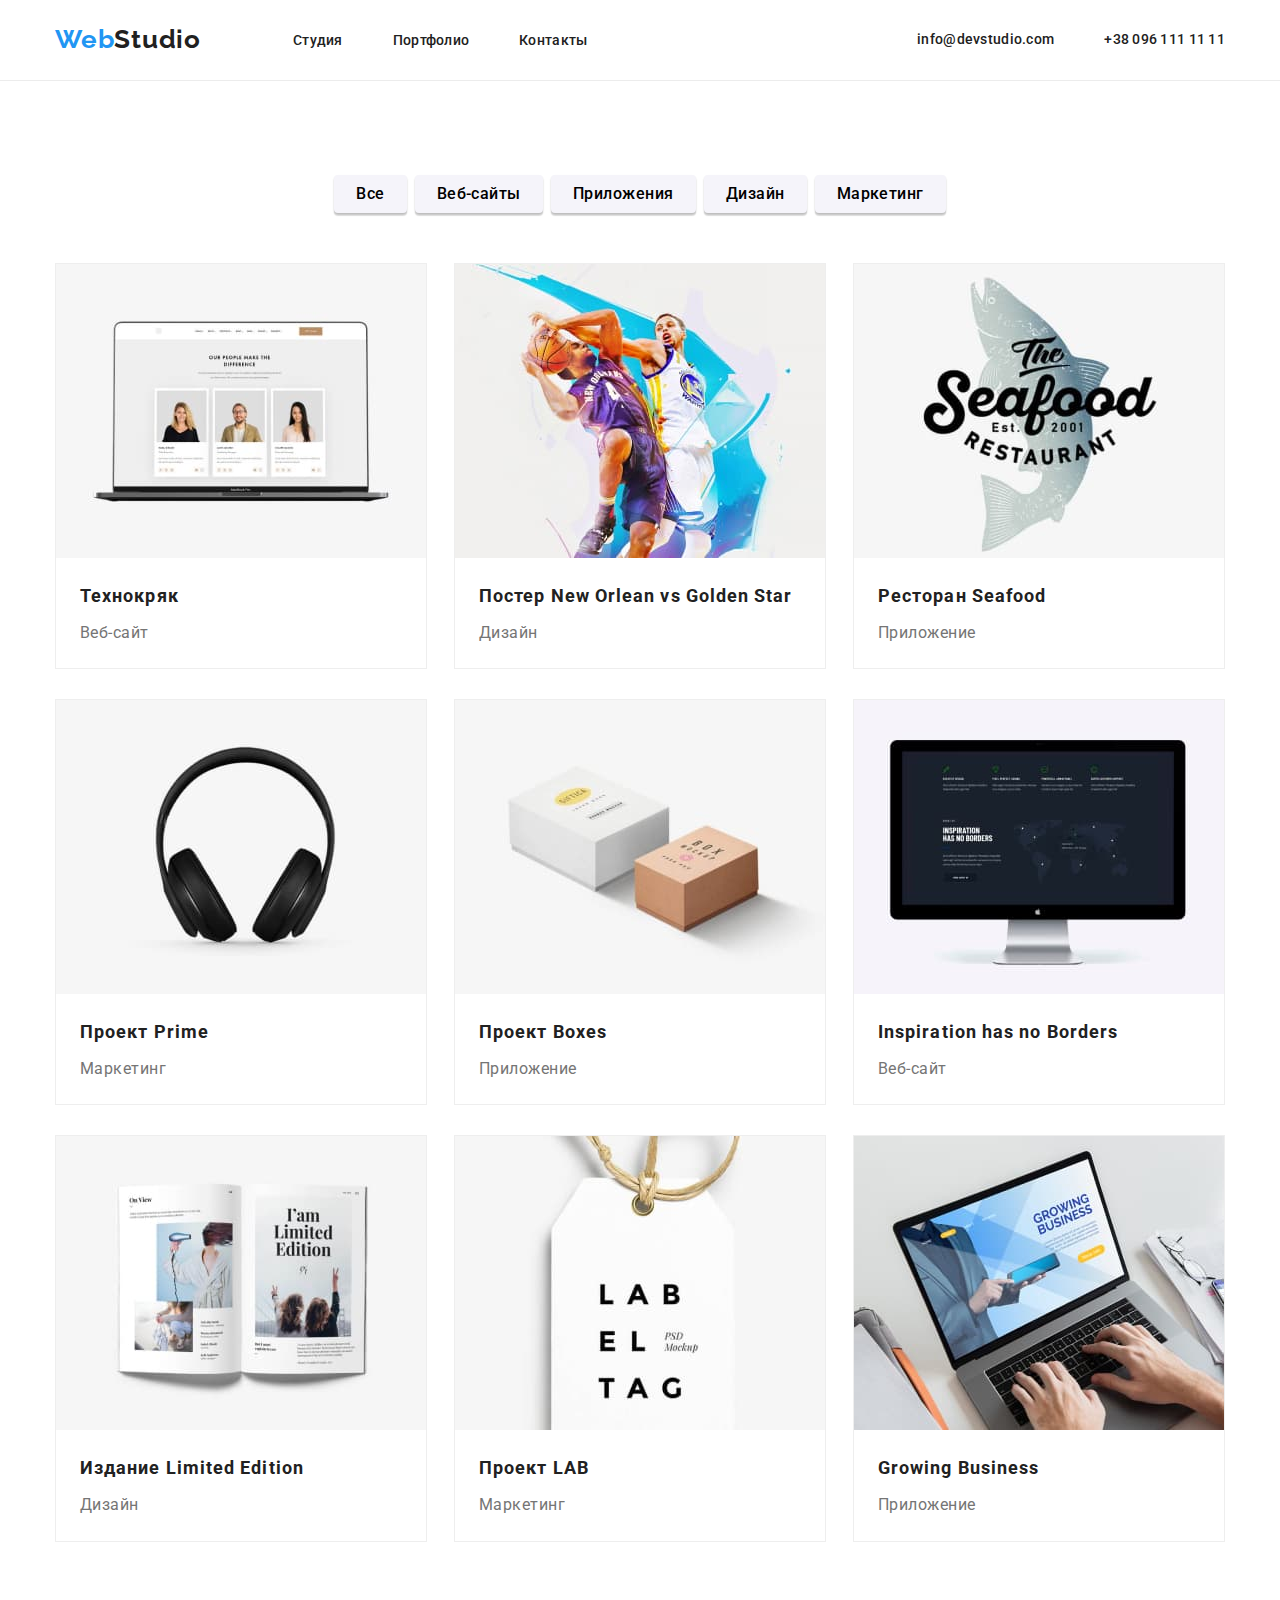
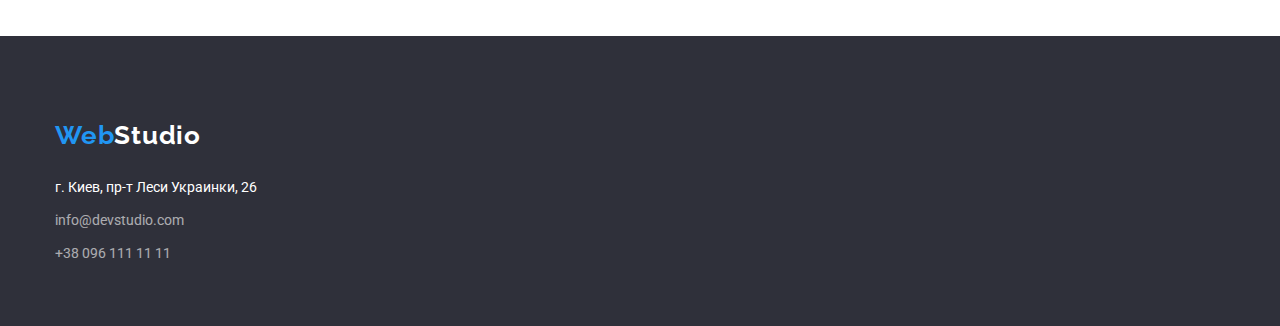
==== portfolio.html @ 459476e0 "001" ====
<!DOCTYPE html>
<html lang="ru">

<head>
    <meta charset="UTF-8">
    <meta http-equiv="X-UA-Compatible" content="IE=edge">
    <meta name="viewport" content="width=device-width, initial-scale=1.0">
    <link rel="preconnect" href="https://fonts.googleapis.com">
    <link rel="preconnect" href="https://fonts.gstatic.com" crossorigin>
    <link
        href="https://fonts.googleapis.com/css2?family=Raleway:wght@700&family=Roboto:wght@400;500;700;900&display=swap"
        rel="stylesheet">
    <link rel="stylesheet" href="https://cdnjs.cloudflare.com/ajax/libs/modern-normalize/1.1.0/modern-normalize.css"
        integrity="sha512-Y0MM+V6ymRKN2zStTqzQ227DWhhp4Mzdo6gnlRnuaNCbc+YN/ZH0sBCLTM4M0oSy9c9VKiCvd4Jk44aCLrNS5Q=="
        crossorigin="anonymous" referrerpolicy="no-referrer" />
    <link rel="stylesheet" href="./css/styles.css">
    <title>Document</title>
</head>



<body>
    <!--Хедер-->

    <header class="header">

        <div class="container main-nav">
            <nav class="navigation">
                <a class="logo" href="./index.html">
                    <span class="web">Web</span><span class="studio-black">Studio</span></a>
                <ul class="nav-links">
                    <li class="item"><a href="./index.html" class="link">Студия</a></li>
                    <li class="item"><a href="./portfolio.html" class="link">Портфолио</a></li>
                    <li class="item"><a href="" class="link">Контакты</a></li>
                </ul>
            </nav>

            <ul class="header-contacts">
                <li class="item"><a href="mailto:info@devstudio.com" class="link">info@devstudio.com</a>
                </li>
                <li class="item"><a href="tel:+380961111111" class="link">+38 096 111 11 11
                    </a></li>
            </ul>
        </div>

    </header>
    <!--Средняя часть документа-->

    <main>
        <section class="section portfolio">
            <div class="container">
                <ul class="selector-list">
                    <li class="item"> <button type="button" class="button">Все</button> </li>
                    <li class="item"> <button type="button" class="button">Веб-сайты</button> </li>
                    <li class="item"> <button type="button" class="button">Приложения</button> </li>
                    <li class="item"> <button type="button" class="button">Дизайн</button> </li>
                    <li class="item"> <button type="button" class="button">Маркетинг</button> </li>
                </ul>


                <ul class="work-sectors">

                    <li class="item"> <a class="link" href=""> <img class="image" src="./images/portfolio/img.jpg"
                                alt="Технокряк">
                            <div class="padding-20">
                                <h3 class="title">Технокряк</h3>
                                <p class="text">Веб-сайт</p>
                            </div>
                        </a> </li>
                    <li class="item"> <a class="link" href=""> <img class="image" src="./images/portfolio/img-1.jpg"
                                alt="Постер">
                            <div class="padding-20">
                                <h3 class="title">Постер New Orlean vs Golden Star</h3>
                                <p class="text">Дизайн</p>
                            </div>
                        </a> </li>
                    <li class="item"> <a class="link" href=""> <img class="image" src="./images/portfolio/img-2.jpg"
                                alt="Приложение ресторана">
                            <div class="padding-20">
                                <h3 class="title">Ресторан Seafood</h3>
                                <p class="text">Приложение</p>
                            </div>
                        </a> </li>
                    <li class="item"> <a class="link" href=""> <img class="image" src="./images/portfolio/img-3.jpg"
                                alt="Маркетинговый проект">
                            <div class="padding-20">
                                <h3 class="title">Проект Prime</h3>
                                <p class="text">Маркетинг</p>
                            </div>
                        </a> </li>
                    <li class="item"> <a class="link" href=""> <img class="image" src="./images/portfolio/img-4.jpg"
                                alt="Приложение Боксес">
                            <div class="padding-20">
                                <h3 class="title">Проект Boxes</h3>
                                <p class="text">Приложение</p>
                            </div>
                        </a> </li>
                    <li class="item"> <a class="link" href=""> <img class="image" src="./images/portfolio/img-5.jpg"
                                alt="Вэб сайт Вдохновение">
                            <div class="padding-20">
                                <h3 class="title">Inspiration has no Borders</h3>
                                <p class="text">Веб-сайт</p>
                            </div>
                        </a> </li>
                    <li class="item"> <a class="link" href=""> <img class="image" src="./images/portfolio/img-6.jpg"
                                alt="Дизайн издания">
                            <div class="padding-20">
                                <h3 class="title">Издание Limited Edition</h3>
                                <p class="text">Дизайн</p>
                            </div>
                        </a> </li>
                    <li class="item"> <a class="link" href=""> <img class="image" src="./images/portfolio/img-7.jpg"
                                alt="Маркетинг проект">
                            <div class="padding-20">
                                <h3 class="title">Проект LAB</h3>
                                <p class="text">Маркетинг</p>
                            </div>
                        </a> </li>
                    <li class="item"> <a class="link" href=""> <img class="image" src="./images/portfolio/img-8.jpg"
                                alt="Приложение для роста бизнеса">
                            <div class="padding-20">
                                <h3 class="title">Growing Business</h3>
                                <p class="text">Приложение</p>
                            </div>
                        </a> </li>


                </ul>
            </div>



        </section>







    </main>

    <footer class="footer">

        <div class="container">
            <a class="logo" href="">Web<spam class="studio-white">Studio</spam></a>
            <address>
                <ul class="footer-adress">
                    <li class="item"><a class="link" href="">г. Киев, пр-т Леси Украинки, 26</a></li>
                    <li class="item"><a class="link opacity-60" href="mailto:info@devstudio.com">info@devstudio.com</a>
                    </li>
                    <li class="item"><a class="link opacity-60" href="tel:+380961111111">+38 096 111 11 11</a></li>
                </ul>
            </address>
        </div>
    </footer>
</body>

</html>
---- css/styles.css ----
/* Глобальный класс */

:root {
  --primary-text-color: #212121;
  --secondary-text-color: #757575;
  --accent-text-color: #2196f3;
  --background-color-number-two: #2f303a;
}

body {
  background-color: #ffffff;
  font-family: "Roboto", sans-serif;
  font-size: 14px;
  font-weight: 400;
  color: var(--primary-text-color);
}

button {
  cursor: pointer;
  border: 0;
}

h1,
h2,
h3,
p,
ul {
  margin: 0;
  padding: 0;
}

/* Спочатку приберемо крапки зі списку */

.nav-links,
.header-contacts,
.unique-list,
.images-samples,
.our-team .list,
.footer-adress,
.selector-list,
.work-sectors,
.images-samples .list {
  list-style-type: none;
}

.container {
  width: 1200px;
  margin: 0 auto;
  padding-left: 15px;
  padding-right: 15px;
}
.section {
  padding-top: 94px;
  padding-bottom: 94px;
}

/* Лого, Нав и Хедер */

/* ЛОГО */

.header {
  border-bottom: 1px solid #ececec;
}
.navigation {
  display: flex;
  align-items: center;
}

.logo {
  font-family: "Raleway", sans-serif;
  text-decoration: none;
  color: var(--accent-text-color);
  font-weight: 700;
  font-size: 26px;
  line-height: 1.2;
  letter-spacing: 0.03em;
  padding-top: 24px;
  padding-bottom: 25px;
  /* background-color: lightcoral */
  display: block;
  width: 145px;
}

.web {
  color: var(--accent-text-color);
}

.studio-black {
  color: var(--primary-text-color);
}
.studio-white {
  color: #ffffff;
}

/* .logo:hover,
.logo:focus {
  text-decoration: underline;
} */

/* НАВ */

.main-nav {
  display: flex;
  align-items: center;
  /* background-color: teal; */
}

.nav-links .item {
}

.nav-links {
  display: flex;
  margin-left: 93px;
  /* background-color: cornflowerblue; */
}

.nav-links .item:not(:first-child) {
  margin-left: 50px;
}

.nav-links .link {
  padding-top: 32px;
  padding-bottom: 32px;
  color: var(--primary-text-color);
  font-weight: 500;
  text-decoration: none;
  line-height: 1.17;
  letter-spacing: 0.02em;
  display: block;
}

.nav-links .link:hover,
.nav-links .link:focus {
  color: var(--accent-text-color);
}

/* Лінки з хедеру */

.header-contacts {
  display: flex;
  margin-left: auto;
  /* background-color: darkorchid; */
}

.header-contacts .item:not(:first-child) {
  margin-left: 50px;
}

.header-contacts .link {
  color: var(--primary-text-color);
  font-weight: 500;
  text-decoration: none;
  line-height: 1.14;
  letter-spacing: 0.02em;
  padding-top: 32px;
  padding-bottom: 32px;
  display: block;
}

.header-contacts .link:hover,
.header-contacts .link:focus {
  color: var(--accent-text-color);
}

/* БОДІ */

/* Хероу */

.hero {
  background-color: var(--background-color-number-two);
  width: 100%;
  text-align: center;
  padding-top: 200px;
  padding-bottom: 200px;
}

.hero .title {
  color: #ffffff;
  font-weight: 900;
  font-size: 44px;
  line-height: 1.36;
  letter-spacing: 0.06em;
  text-transform: uppercase;
  margin-bottom: 30px;
}

.button-hero {
  background-color: var(--accent-text-color);
  box-shadow: 0px 4px 4px rgba(0, 0, 0, 0.15);
  border-radius: 4px;
  color: #ffffff;
  font-size: 16px;
  font-weight: 700;
  letter-spacing: 0.06em;
  line-height: 1.87;
  padding: 10px 32px;
}

/* Наші переваги */

.unique-list {
  display: flex;
}

.unique-list .item {
  width: calc((100%-90px) / 4);
  margin-right: 30px;
}

.unique-list .item:last-child {
  margin-right: 0;
}

.unique-list .title {
  font-weight: 700;
  line-height: 1.14;
  letter-spacing: 0.03em;
  text-transform: uppercase;
  margin-bottom: 10px;
}

.unique-list .text {
  color: var(--secondary-text-color);
  line-height: 1.71;
  letter-spacing: 0.03em;
}

.images-samples {
  font-weight: 700;
  font-size: 36;
  line-height: 1.17;
  padding-top: 0;
}

.images-samples .title {
  font-size: 36px;
  font-weight: 700;
  line-height: 1.17;
  letter-spacing: 0.03em;
  margin-bottom: 50px;
  text-align: center;
}

.images-samples .list {
  display: flex;
  justify-content: space-between;
}

.images-samples .image {
  width: 100%;
  height: auto;
  display: block;
}

/* Наша команда */

.our-team {
  background-color: #f5f4fa;
}

.section-header-team {
  font-size: 36px;
  font-weight: 700;
  line-height: 1.17;
  letter-spacing: 0.03em;
  margin-bottom: 50px;
  text-align: center;
  /* background-color: #2196f3; */
}

.our-team .list {
  display: flex;
  justify-content: space-between;
}

.our-team .item {
  background-color: #ffffff;
  box-shadow: 0px 1px 3px rgba(0, 0, 0, 0.12), 0px 1px 1px rgba(0, 0, 0, 0.14),
    0px 2px 1px rgba(0, 0, 0, 0.2);
  border-radius: 0px 0px 4px 4px;
}

.our-team .image {
  display: block;
  /* margin-bottom: 30px; */
}

.our-team .header {
  font-size: 16px;
  font-weight: 500;
  line-height: 1.19;
  letter-spacing: 0.03em;
  /* background-color: aqua; */
  margin-bottom: 10px;
  text-align: center;
}

.our-team .text {
  color: var(--secondary-text-color);
  font-size: 16px;
  line-height: 1.19;
  letter-spacing: 0.03em;
  text-align: center;
}

.padding-30 {
  padding-top: 30px;
  padding-bottom: 30px;
}

.footer {
  background-color: var(--background-color-number-two);
  padding-top: 60px;
  padding-bottom: 60px;
}

.logo-footer {
  display: block;
  margin-bottom: 20px;
  padding: 0;
}

.footer-adress .item {
  margin-bottom: 9px;
}

.footer-adress .item:last-child {
  margin-bottom: 0;
}

.footer-adress .link {
  line-height: 1.71;
  color: #ffffff;
  text-decoration: none;
  font-style: normal;
}

.footer-adress .link:hover,
.footer-adress .link:focus {
  color: var(--accent-text-color);
}

.opacity-60 {
  opacity: 0.6;
}

/* ПОРТФОЛІО */

/* Селектор */

.portfolio {
  /* background-color: #2196f3; */
}

.selector-list {
  display: flex;
  justify-content: center;
  margin-bottom: 50px;
  /* background-color: aquamarine; */
}

.selector-list .item {
  margin-right: 8px;
}

.selector-list .item:last-child {
  margin-right: 0;
}

.selector-list .button {
  font-size: 16px;
  font-weight: 500;
  letter-spacing: 0.03em;
  line-height: 1.62;
  padding: 6px 22px;

  background-color: #f5f4fa;
  box-shadow: 0px 3px 1px rgba(0, 0, 0, 0.1), 0px 1px 2px rgba(0, 0, 0, 0.08),
    0px 2px 2px rgba(0, 0, 0, 0.12);
  border-radius: 4px;
}

.selector-list .button:hover,
.selector-list .button:focus {
  color: #ffffff;
  background-color: var(--accent-text-color);
}

.work-sectors {
  display: flex;
  justify-content: space-between;
  flex-wrap: wrap;
  /* background-color: tomato; */
}

.work-sectors .item {
  margin-bottom: 30px;
  border: 1px solid #eeeeee;
  /* background-color: #2196f3; */
}

.work-sectors .item:nth-child(n + 7) {
  margin-bottom: 0;
}

.work-sectors .link {
  text-decoration: none;
  display: block;
}
.work-sectors .image {
  width: 100%;
  height: auto;
  display: block;
  /* background-color: aqua; */
}

.work-sectors .title {
  color: var(--primary-text-color);
  font-weight: 700;
  font-size: 18px;
  line-height: 2;
  letter-spacing: 0.06em;
  /* background-color: brown; */
  margin-bottom: 4px;
  margin-left: 24px;
}

.work-sectors .text {
  color: var(--secondary-text-color);
  font-size: 16px;
  line-height: 1.88;
  letter-spacing: 0.03em;
  margin-left: 24px;
}

.padding-20 {
  padding-top: 20px;
  padding-bottom: 20px;
}
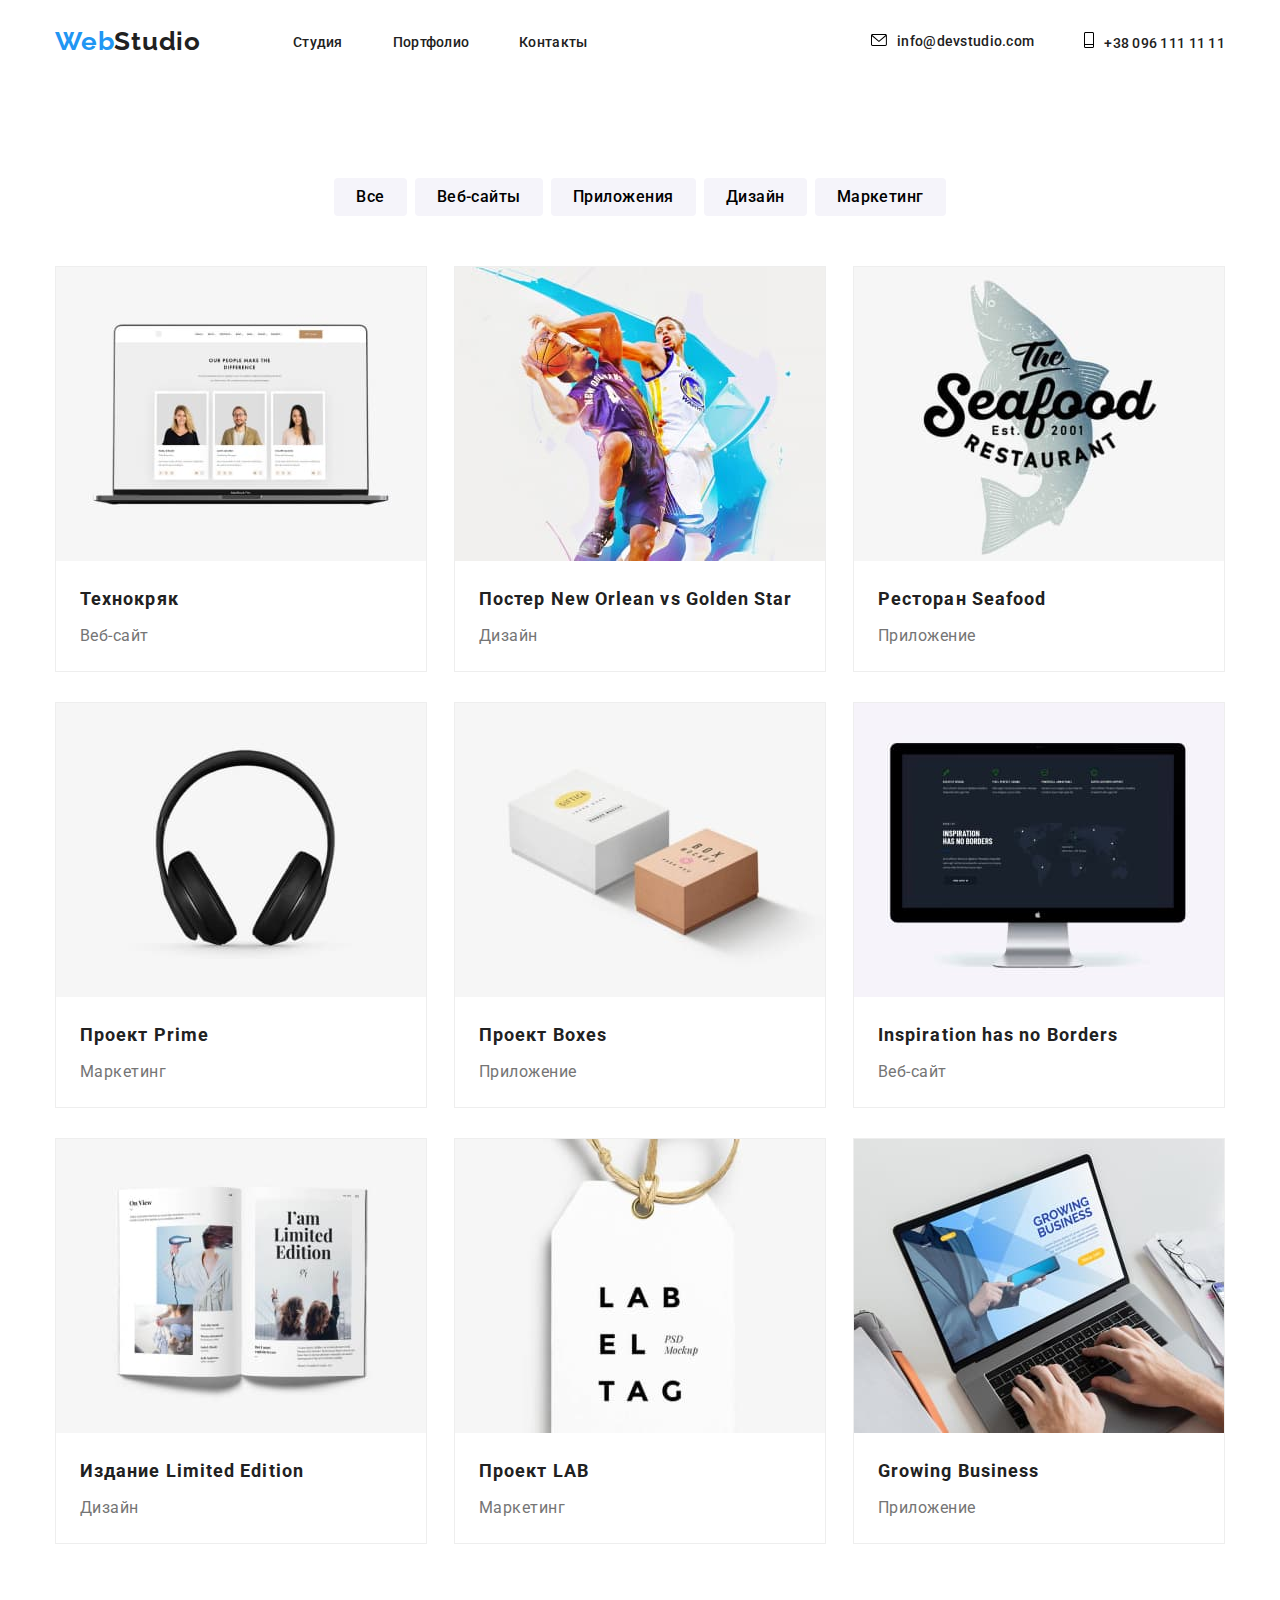
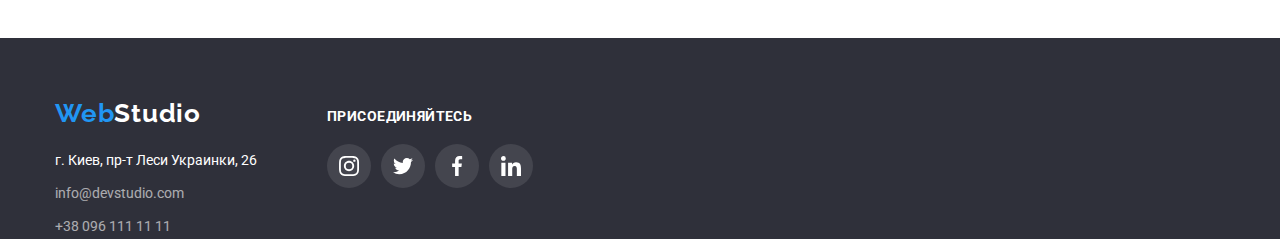
==== commit 211e30de: "19.02.2022 - 001" ====
--- a/portfolio.html
+++ b/portfolio.html
@@ -36,9 +36,17 @@
             </nav>
 
             <ul class="header-contacts">
-                <li class="item"><a href="mailto:info@devstudio.com" class="link">info@devstudio.com</a>
+                <li class="item">
+
+                    <a href="mailto:info@devstudio.com" class="link"><svg class="header-contacts-icon" width="16px"
+                            height="12px">
+                            <use href="./images/symbol-defs.svg#icon-mail"></use>
+                        </svg>info@devstudio.com</a>
                 </li>
-                <li class="item"><a href="tel:+380961111111" class="link">+38 096 111 11 11
+                <li class="item"><a href="tel:+380961111111" class="link"><svg class="header-contacts-icon" width="10px"
+                            height="16px">
+                            <use href="./images/symbol-defs.svg#icon-phone"></use>
+                        </svg>+38 096 111 11 11
                     </a></li>
             </ul>
         </div>
@@ -140,18 +148,60 @@
 
     </main>
 
-    <footer class="footer">
-
-        <div class="container">
-            <a class="logo" href="">Web<spam class="studio-white">Studio</spam></a>
-            <address>
-                <ul class="footer-adress">
+    <footer class="footer ">
+
+        <div class="container flex">
+
+            <ul class="footer-adress">
+                <address class="adress">
+                    <li><a class="logo logo-footer" href="">Web<spam class="studio-white">Studio</spam></a></li>
                     <li class="item"><a class="link" href="">г. Киев, пр-т Леси Украинки, 26</a></li>
                     <li class="item"><a class="link opacity-60" href="mailto:info@devstudio.com">info@devstudio.com</a>
                     </li>
                     <li class="item"><a class="link opacity-60" href="tel:+380961111111">+38 096 111 11 11</a></li>
-                </ul>
-            </address>
+                </address>
+            </ul>
+
+            <div class="footer-social-network-block">
+                <h2 class="footer-social-network-title">присоединяйтесь</h2>
+                <ul class="footer-social-network-list">
+                    <li class="footer-social-network-title">
+
+                    </li>
+                    <li class="footer-social-network-item">
+                        <a href="" class="footer-social-network-link">
+                            <svg class="footer-social-network-icon" width="20" height="20">
+                                <use href="./images/symbol-defs.svg#icon-instagram"></use>
+                            </svg>
+                        </a>
+                    </li>
+                    <li class="footer-social-network-item">
+                        <a href="" class="footer-social-network-link">
+                            <svg class="footer-social-network-icon" width="20" height="20">
+                                <use href="./images/symbol-defs.svg#icon-twitter"></use>
+                            </svg>
+                        </a>
+                    </li>
+                    <li class="footer-social-network-item">
+                        <a href="" class="footer-social-network-link">
+                            <svg class="footer-social-network-icon" width="20" height="20">
+                                <use href="./images/symbol-defs.svg#icon-facebook"></use>
+                            </svg>
+                        </a>
+                    </li>
+                    <li class="footer-social-network-item">
+                        <a href="" class="footer-social-network-link">
+                            <svg class="footer-social-network-icon" width="20" height="20">
+                                <use href="./images/symbol-defs.svg#icon-linkedin"></use>
+                            </svg>
+                        </a>
+                    </li>
+                </ul>
+            </div>
+
+
+        </div>
+
         </div>
     </footer>
 </body>
--- a/css/styles.css
+++ b/css/styles.css
@@ -5,6 +5,7 @@
   --secondary-text-color: #757575;
   --accent-text-color: #2196f3;
   --background-color-number-two: #2f303a;
+  --icon-color-one: #afb1b8;
 }
 
 body {
@@ -39,12 +40,16 @@
 .footer-adress,
 .selector-list,
 .work-sectors,
-.images-samples .list {
+.images-samples .list,
+.benefits .list,
+.social-media-list,
+.permanent-partners-list,
+.footer-social-network-list {
   list-style-type: none;
 }
 
 .container {
-  width: 1200px;
+  max-width: 1200px;
   margin: 0 auto;
   padding-left: 15px;
   padding-right: 15px;
@@ -54,11 +59,15 @@
   padding-bottom: 94px;
 }
 
+.flex {
+  display: flex;
+}
+
 /* Лого, Нав и Хедер */
 
 /* ЛОГО */
 
-.header {
+.site-header {
   border-bottom: 1px solid #ececec;
 }
 .navigation {
@@ -140,10 +149,15 @@
   display: flex;
   margin-left: auto;
   /* background-color: darkorchid; */
-}
-
-.header-contacts .item:not(:first-child) {
+  align-items: center;
+}
+
+.header-contacts .item:nth-child(2) {
   margin-left: 50px;
+}
+
+.header-contacts-icon {
+  margin-right: 10px;
 }
 
 .header-contacts .link {
@@ -157,9 +171,15 @@
   display: block;
 }
 
+.header-contacts .item {
+  display: flex;
+  align-items: center;
+}
+
 .header-contacts .link:hover,
 .header-contacts .link:focus {
   color: var(--accent-text-color);
+  fill: var(--accent-text-color);
 }
 
 /* БОДІ */
@@ -169,9 +189,20 @@
 .hero {
   background-color: var(--background-color-number-two);
   width: 100%;
+  background-image: linear-gradient(
+      rgba(47, 48, 58, 0.4),
+      rgba(47, 48, 58, 0.4)
+    ),
+    url("/images/index/hero-bg.jpg");
+  background-size: cover;
+  background-position: center;
+  max-width: 1600px;
   text-align: center;
   padding-top: 200px;
   padding-bottom: 200px;
+}
+
+.hero .container {
 }
 
 .hero .title {
@@ -196,33 +227,45 @@
   padding: 10px 32px;
 }
 
-/* Наші переваги */
-
-.unique-list {
-  display: flex;
-}
-
-.unique-list .item {
-  width: calc((100%-90px) / 4);
-  margin-right: 30px;
-}
-
-.unique-list .item:last-child {
-  margin-right: 0;
-}
-
-.unique-list .title {
-  font-weight: 700;
-  line-height: 1.14;
-  letter-spacing: 0.03em;
+/* Бенефиты */
+
+.benefits .list {
+  display: flex;
+}
+
+.benefits .item {
+  display: block;
+  /* background-color: teal; */
+}
+
+.benefits .item:not(:first-child) {
+  margin-left: 30px;
+}
+
+.benefits-icon-area {
+  background-color: #f5f4fa;
+  margin-bottom: 30px;
+}
+
+.benefits-icon {
+  width: 70px;
+  height: 70px;
+  margin: 25px 100px;
+}
+
+.benefits .title {
+  font-size: 14px;
+  font-weight: 700;
+  line-height: 1.17;
+  margin-bottom: 10px;
   text-transform: uppercase;
-  margin-bottom: 10px;
-}
-
-.unique-list .text {
+}
+
+.benefits .text {
+  font-size: 14px;
+  font-weight: 400;
+  line-height: 2;
   color: var(--secondary-text-color);
-  line-height: 1.71;
-  letter-spacing: 0.03em;
 }
 
 .images-samples {
@@ -305,19 +348,104 @@
 
 .padding-30 {
   padding-top: 30px;
-  padding-bottom: 30px;
+  padding-bottom: 16px;
+}
+
+.social-media-list {
+  display: flex;
+  /* max-width: 206px; */
+  margin-left: 32px;
+  margin-right: 32px;
+  margin-bottom: 30px;
+  justify-content: space-between;
+  /* background-color: #2196f3; */
+}
+
+.social-media-link {
+  display: flex;
+  justify-content: center;
+  align-items: center;
+  height: 44px;
+  width: 44px;
+  /* background-color: #2196f3; */
+}
+
+.social-media-icon {
+  fill: var(--icon-color-one);
+}
+
+.social-media-link:hover,
+.social-media-link:focus {
+  background-color: var(--accent-text-color);
+  border-radius: 50%;
+}
+
+.social-media-link:hover .social-media-icon,
+.social-media-link:focus .social-media-icon {
+  fill: #ffffff;
+}
+
+/* Постоянные клиенты */
+
+.permanent-partners-list-header {
+  text-align: center;
+  font-size: 36px;
+  font-weight: 700;
+  line-height: 1.17;
+  margin-bottom: 50px;
+}
+
+.permanent-partners-list {
+  display: flex;
+  justify-content: space-between;
+  /* background-color: #2196f3; */
+}
+
+.permanent-partners-link {
+  display: flex;
+  justify-content: center;
+  align-items: center;
+  height: 92px;
+  width: 170px;
+  border: var(--icon-color-one) 1px solid;
+  border-radius: 4px;
+}
+
+.permanent-partners-icon {
+  fill: var(--icon-color-one);
+}
+
+.permanent-partners-link:hover,
+.permanent-partners-link:focus {
+  border: var(--accent-text-color) 1px solid;
+}
+
+.permanent-partners-link:hover .permanent-partners-icon,
+.permanent-partners-link:focus .permanent-partners-icon {
+  fill: var(--accent-text-color);
+}
+
+/* ---------------------------------------------------------------- */
+
+/* ФУТЕР */
+
+.adress {
+  font-style: normal;
 }
 
 .footer {
   background-color: var(--background-color-number-two);
-  padding-top: 60px;
-  padding-bottom: 60px;
 }
 
 .logo-footer {
   display: block;
   margin-bottom: 20px;
   padding: 0;
+}
+
+.footer-adress {
+  margin-right: 70px;
+  margin-top: 60px;
 }
 
 .footer-adress .item {
@@ -344,6 +472,53 @@
   opacity: 0.6;
 }
 
+.footer-social-network-block {
+  display: inline-block;
+  margin-top: 70px;
+}
+
+.footer-social-network-title {
+  font-size: 14px;
+  font-weight: 700;
+  line-height: 1.17;
+  text-transform: uppercase;
+  color: #ffffff;
+  margin-bottom: 20px;
+  letter-spacing: 0.03em;
+}
+
+.footer-social-network-list {
+  display: flex;
+  /* background-color: #2196f3; */
+  /* justify-content: space-between; */
+}
+
+.footer-social-network-item {
+}
+
+.footer-social-network-item:not(:last-child) {
+  margin-right: 10px;
+}
+
+.footer-social-network-link {
+  display: flex;
+  justify-content: center;
+  align-items: center;
+  height: 44px;
+  width: 44px;
+  background-color: rgba(255, 255, 255, 0.1);
+  border-radius: 50%;
+}
+
+.footer-social-network-link:hover,
+.footer-social-network-link:focus {
+  background-color: var(--accent-text-color);
+}
+
+.footer-social-network-icon {
+  fill: #ffffff;
+}
+
 /* ПОРТФОЛІО */
 
 /* Селектор */
@@ -375,8 +550,7 @@
   padding: 6px 22px;
 
   background-color: #f5f4fa;
-  box-shadow: 0px 3px 1px rgba(0, 0, 0, 0.1), 0px 1px 2px rgba(0, 0, 0, 0.08),
-    0px 2px 2px rgba(0, 0, 0, 0.12);
+
   border-radius: 4px;
 }
 
@@ -384,6 +558,8 @@
 .selector-list .button:focus {
   color: #ffffff;
   background-color: var(--accent-text-color);
+  box-shadow: 0px 3px 1px rgba(0, 0, 0, 0.1), 0px 1px 2px rgba(0, 0, 0, 0.08),
+    0px 2px 2px rgba(0, 0, 0, 0.12);
 }
 
 .work-sectors {
@@ -401,6 +577,12 @@
 
 .work-sectors .item:nth-child(n + 7) {
   margin-bottom: 0;
+}
+
+.work-sectors .item:hover,
+.work-sectors .item:focus {
+  box-shadow: 0px 1px 1px rgba(0, 0, 0, 0.12), 0px 4px 4px rgba(0, 0, 0, 0.06),
+    1px 4px 6px rgba(0, 0, 0, 0.16);
 }
 
 .work-sectors .link {
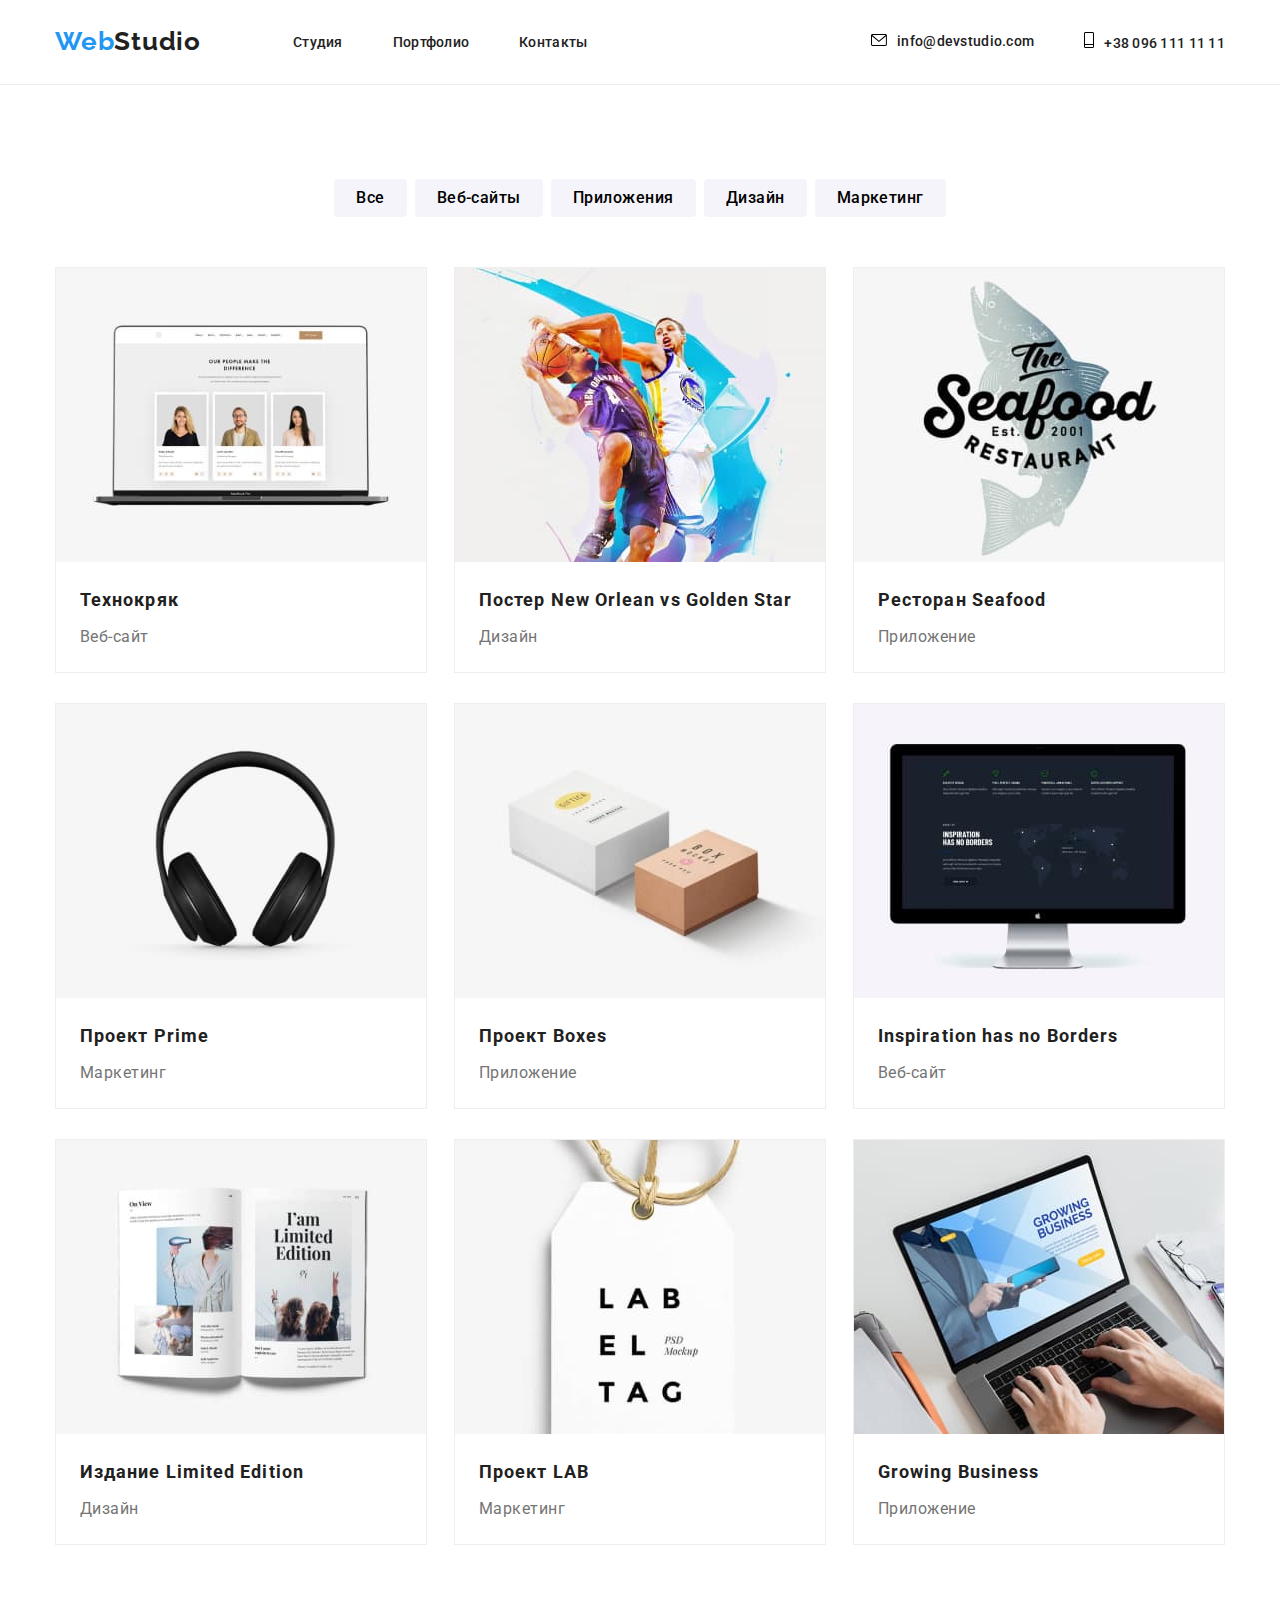
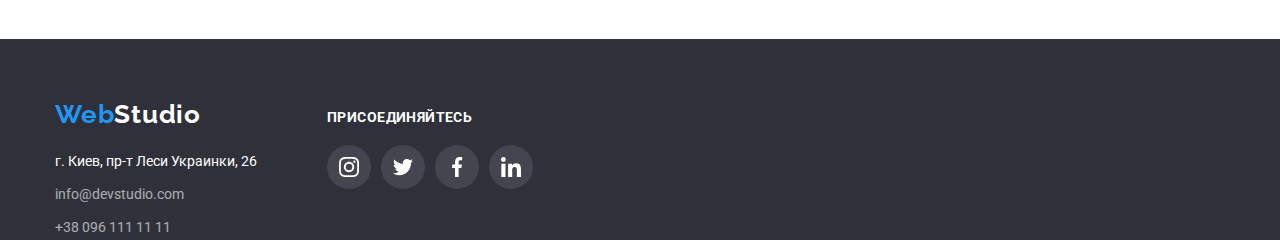
==== commit 5ba87b6b: "Update portfolio.html" ====
--- a/portfolio.html
+++ b/portfolio.html
@@ -22,7 +22,7 @@
 <body>
     <!--Хедер-->
 
-    <header class="header">
+    <header class="header site-header">
 
         <div class="container main-nav">
             <nav class="navigation">
--- a/css/styles.css
+++ b/css/styles.css
@@ -193,7 +193,7 @@
       rgba(47, 48, 58, 0.4),
       rgba(47, 48, 58, 0.4)
     ),
-    url("/images/index/hero-bg.jpg");
+    url("../images/index/hero-bg.jpg");
   background-size: cover;
   background-position: center;
   max-width: 1600px;
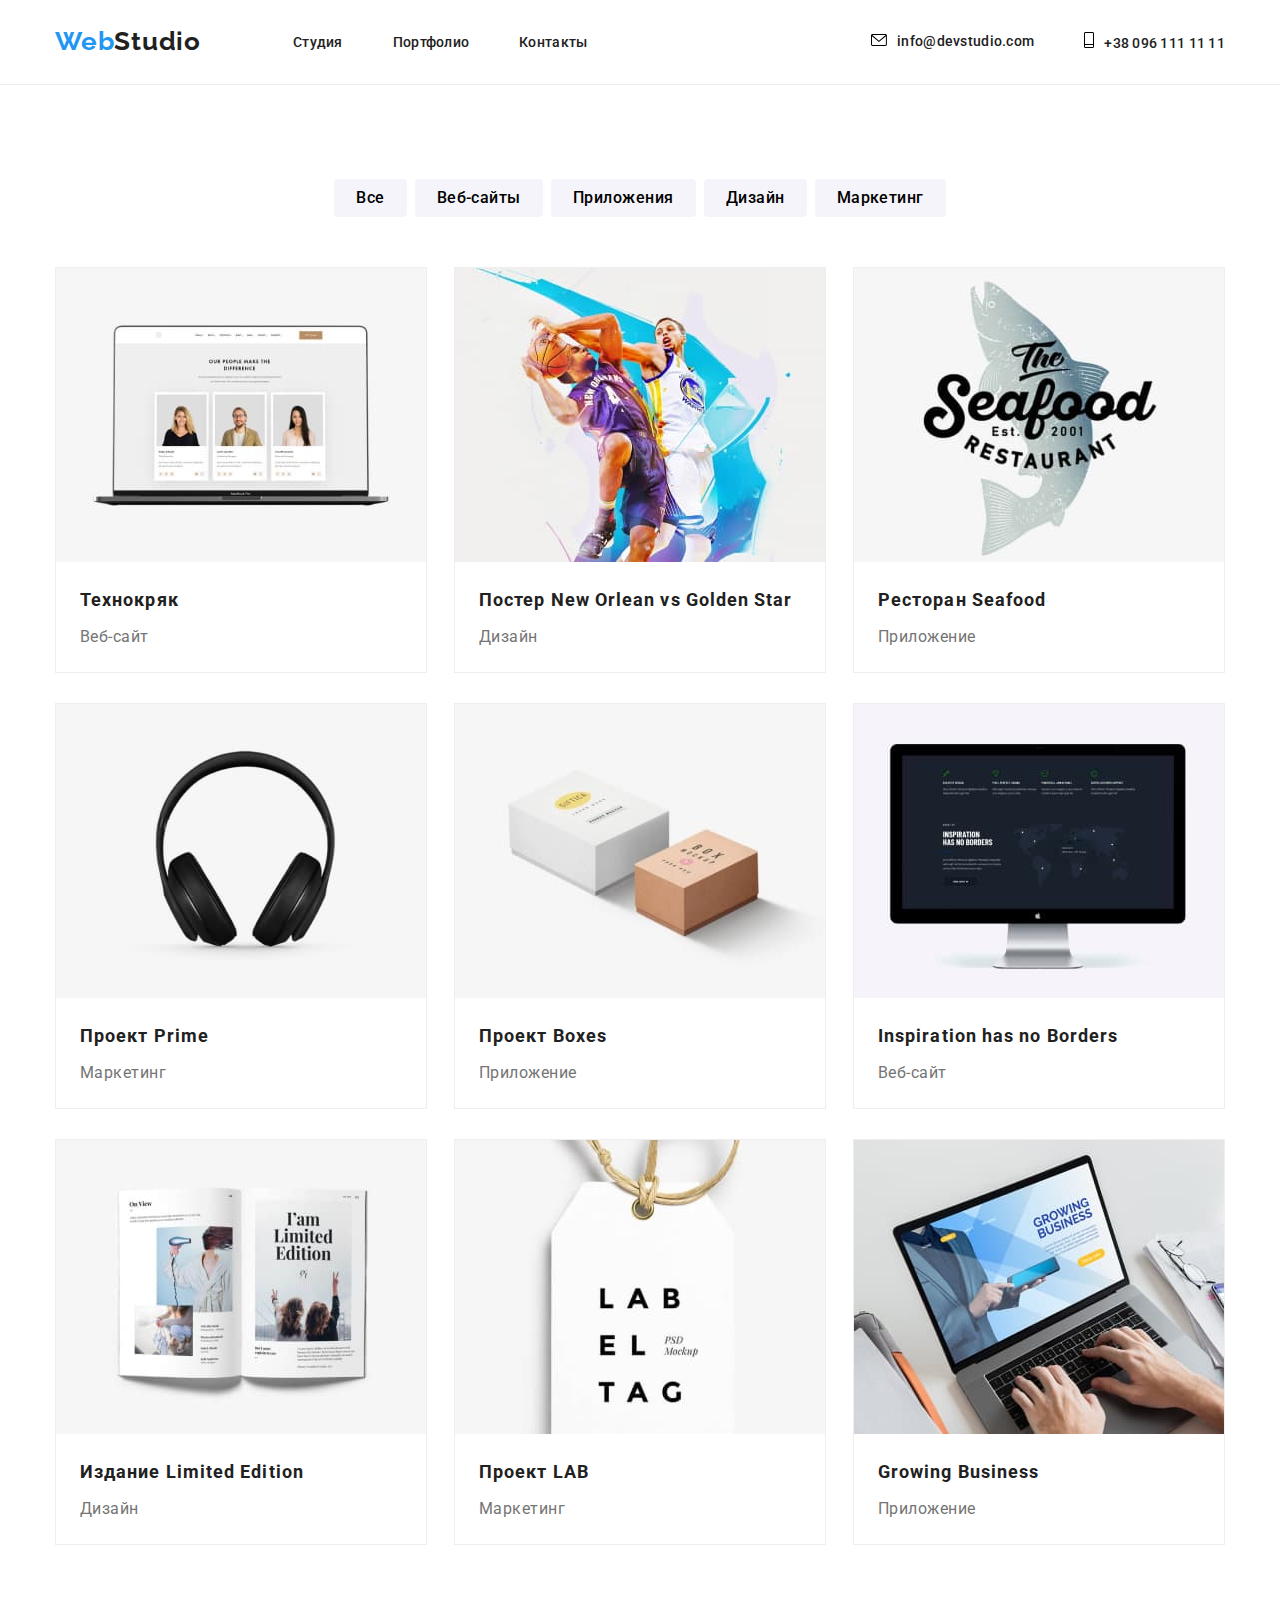
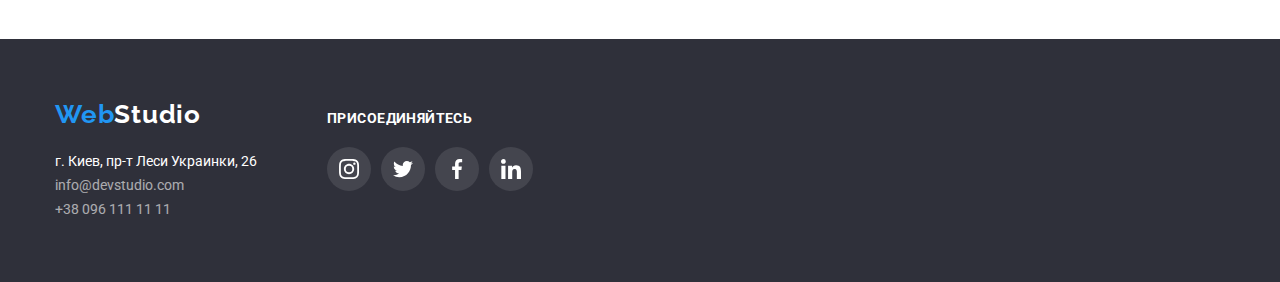
==== commit 656a3716: "20.02.2022 - 001" ====
--- a/portfolio.html
+++ b/portfolio.html
@@ -148,61 +148,71 @@
 
     </main>
 
-    <footer class="footer ">
-
-        <div class="container flex">
-
-            <ul class="footer-adress">
-                <address class="adress">
-                    <li><a class="logo logo-footer" href="">Web<spam class="studio-white">Studio</spam></a></li>
-                    <li class="item"><a class="link" href="">г. Киев, пр-т Леси Украинки, 26</a></li>
-                    <li class="item"><a class="link opacity-60" href="mailto:info@devstudio.com">info@devstudio.com</a>
-                    </li>
-                    <li class="item"><a class="link opacity-60" href="tel:+380961111111">+38 096 111 11 11</a></li>
-                </address>
-            </ul>
-
-            <div class="footer-social-network-block">
-                <h2 class="footer-social-network-title">присоединяйтесь</h2>
-                <ul class="footer-social-network-list">
-                    <li class="footer-social-network-title">
-
-                    </li>
-                    <li class="footer-social-network-item">
-                        <a href="" class="footer-social-network-link">
-                            <svg class="footer-social-network-icon" width="20" height="20">
-                                <use href="./images/symbol-defs.svg#icon-instagram"></use>
-                            </svg>
-                        </a>
-                    </li>
-                    <li class="footer-social-network-item">
-                        <a href="" class="footer-social-network-link">
-                            <svg class="footer-social-network-icon" width="20" height="20">
-                                <use href="./images/symbol-defs.svg#icon-twitter"></use>
-                            </svg>
-                        </a>
-                    </li>
-                    <li class="footer-social-network-item">
-                        <a href="" class="footer-social-network-link">
-                            <svg class="footer-social-network-icon" width="20" height="20">
-                                <use href="./images/symbol-defs.svg#icon-facebook"></use>
-                            </svg>
-                        </a>
-                    </li>
-                    <li class="footer-social-network-item">
-                        <a href="" class="footer-social-network-link">
-                            <svg class="footer-social-network-icon" width="20" height="20">
-                                <use href="./images/symbol-defs.svg#icon-linkedin"></use>
-                            </svg>
-                        </a>
-                    </li>
-                </ul>
+    <footer class="footer">
+    
+    
+    
+        <div class="container">
+    
+    
+            <div class="footer-block">
+    
+                <div class="footer-block-1">
+                    <a class="logo logo-footer" href="">Web<spam class="studio-white">Studio</spam></a>
+                    <address class="adress">
+                        <ul class="adress-list">
+                            <li><a class="link" href="">г. Киев, пр-т Леси Украинки, 26</a></li>
+                            <li><a class="link opacity-60" href="mailto:info@devstudio.com">info@devstudio.com</a></li>
+                            <li><a class="link opacity-60" href="tel:+380961111111">+38 096 111 11 11</a></li>
+                        </ul>
+    
+                    </address>
+                </div>
+    
+    
+    
+                <div class="footer-social-network-block">
+                    <h2 class="footer-social-network-title">присоединяйтесь</h2>
+                    <ul class="footer-social-network-list">
+    
+                        <li class="footer-social-network-item">
+                            <a href="" class="footer-social-network-link">
+                                <svg class="footer-social-network-icon" width="20" height="20">
+                                    <use href="./images/symbol-defs.svg#icon-instagram"></use>
+                                </svg>
+                            </a>
+                        </li>
+                        <li class="footer-social-network-item">
+                            <a href="" class="footer-social-network-link">
+                                <svg class="footer-social-network-icon" width="20" height="20">
+                                    <use href="./images/symbol-defs.svg#icon-twitter"></use>
+                                </svg>
+                            </a>
+                        </li>
+                        <li class="footer-social-network-item">
+                            <a href="" class="footer-social-network-link">
+                                <svg class="footer-social-network-icon" width="20" height="20">
+                                    <use href="./images/symbol-defs.svg#icon-facebook"></use>
+                                </svg>
+                            </a>
+                        </li>
+                        <li class="footer-social-network-item">
+                            <a href="" class="footer-social-network-link">
+                                <svg class="footer-social-network-icon" width="20" height="20">
+                                    <use href="./images/symbol-defs.svg#icon-linkedin"></use>
+                                </svg>
+                            </a>
+                        </li>
+                    </ul>
+                </div>
             </div>
-
-
+    
+    
         </div>
-
-        </div>
+    
+    
+    
+    
     </footer>
 </body>
 
--- a/css/styles.css
+++ b/css/styles.css
@@ -44,7 +44,8 @@
 .benefits .list,
 .social-media-list,
 .permanent-partners-list,
-.footer-social-network-list {
+.footer-social-network-list,
+.adress-list {
   list-style-type: none;
 }
 
@@ -61,6 +62,10 @@
 
 .flex {
   display: flex;
+}
+
+.block {
+  display: block;
 }
 
 /* Лого, Нав и Хедер */
@@ -433,19 +438,33 @@
   font-style: normal;
 }
 
+.adress .link {
+  display: block;
+  /* font-style: normal; */
+  text-decoration: none;
+  color: #ffffff;
+  line-height: 1.71;
+}
+
 .footer {
   background-color: var(--background-color-number-two);
+  padding-top: 60px;
+  padding-bottom: 60px;
+}
+
+.footer-block {
+  display: flex;
+  align-items: center;
+}
+
+.footer-block-1 {
+  margin-right: 70px;
 }
 
 .logo-footer {
   display: block;
   margin-bottom: 20px;
   padding: 0;
-}
-
-.footer-adress {
-  margin-right: 70px;
-  margin-top: 60px;
 }
 
 .footer-adress .item {
@@ -474,7 +493,7 @@
 
 .footer-social-network-block {
   display: inline-block;
-  margin-top: 70px;
+  margin-bottom: 20px;
 }
 
 .footer-social-network-title {
@@ -579,8 +598,8 @@
   margin-bottom: 0;
 }
 
-.work-sectors .item:hover,
-.work-sectors .item:focus {
+.work-sectors .link:hover,
+.work-sectors .link:focus {
   box-shadow: 0px 1px 1px rgba(0, 0, 0, 0.12), 0px 4px 4px rgba(0, 0, 0, 0.06),
     1px 4px 6px rgba(0, 0, 0, 0.16);
 }
